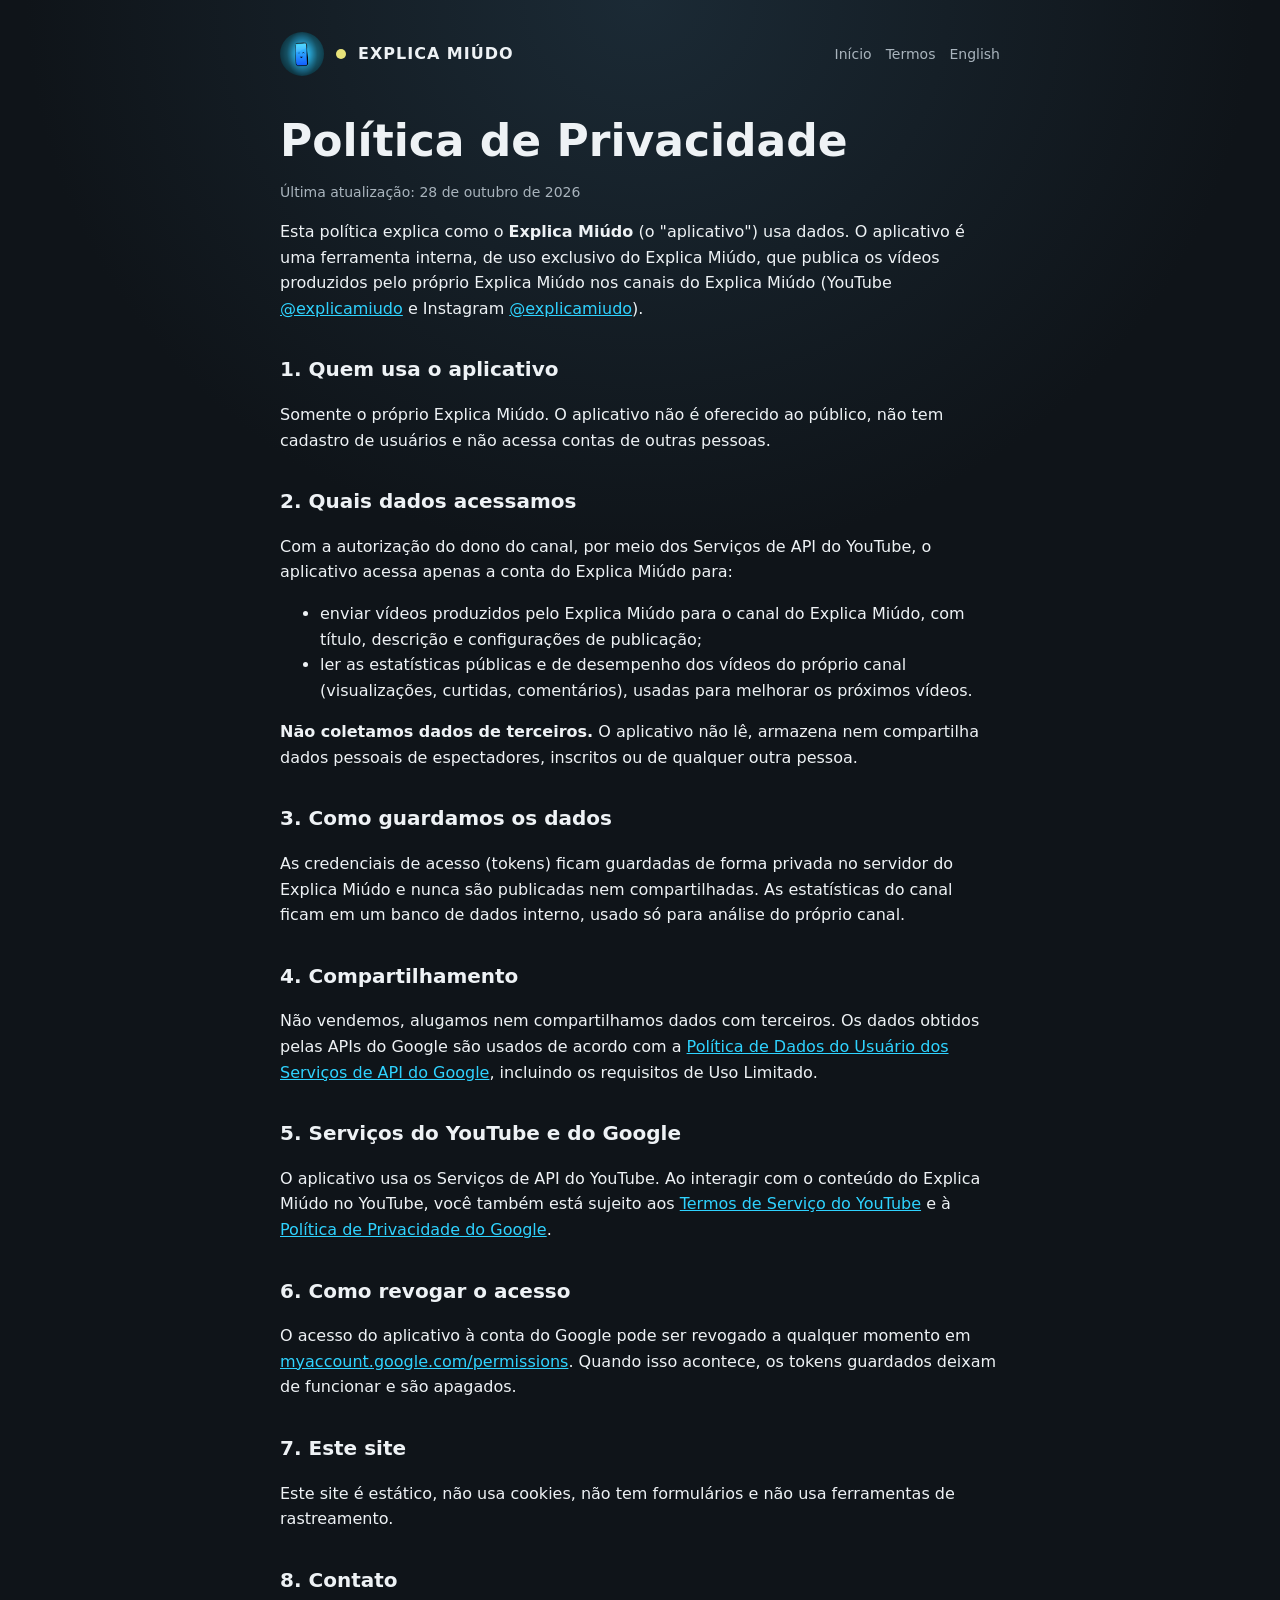
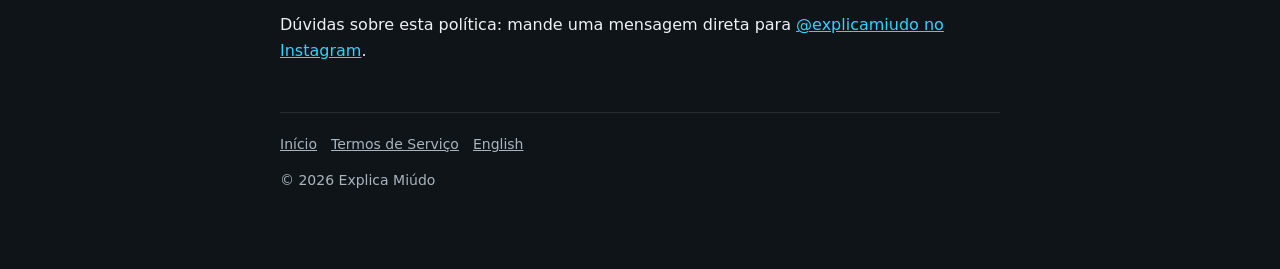
==== privacidade.html @ 8279ab3f "Site do Explica Miúdo: início, privacidade e termos (PT/EN) Co-Authored-By: Claude Opus 5.5 <noreply" ====
<!doctype html>
<html lang="pt-BR">
<head>
  <meta charset="utf-8">
  <meta name="viewport" content="width=device-width, initial-scale=1">
  <title>Política de Privacidade</title>
  <link rel="icon" href="perfil.png">
  <link rel="stylesheet" href="estilo.css">
</head>
<body>
<main>
  <header>
    <a class="marca" href="./"><img src="perfil.png" alt=""><span class="bolinha"></span> EXPLICA MIÚDO</a>
    <nav><a href="./">Início</a><a href="termos.html">Termos</a><a href="en/privacy.html">English</a></nav>
  </header>

  <h1>Política de Privacidade</h1>
  <p class="pequeno">Última atualização: 28 de outubro de 2026</p>

  <p>Esta política explica como o <strong>Explica Miúdo</strong> (o "aplicativo") usa dados. O aplicativo é uma ferramenta interna, de uso exclusivo do Explica Miúdo, que publica os vídeos produzidos pelo próprio Explica Miúdo nos canais do Explica Miúdo (YouTube <a href="https://www.youtube.com/@explicamiudo">@explicamiudo</a> e Instagram <a href="https://www.instagram.com/explicamiudo/">@explicamiudo</a>).</p>

  <h2>1. Quem usa o aplicativo</h2>
  <p>Somente o próprio Explica Miúdo. O aplicativo não é oferecido ao público, não tem cadastro de usuários e não acessa contas de outras pessoas.</p>

  <h2>2. Quais dados acessamos</h2>
  <p>Com a autorização do dono do canal, por meio dos Serviços de API do YouTube, o aplicativo acessa apenas a conta do Explica Miúdo para:</p>
  <ul>
    <li>enviar vídeos produzidos pelo Explica Miúdo para o canal do Explica Miúdo, com título, descrição e configurações de publicação;</li>
    <li>ler as estatísticas públicas e de desempenho dos vídeos do próprio canal (visualizações, curtidas, comentários), usadas para melhorar os próximos vídeos.</li>
  </ul>
  <p><strong>Não coletamos dados de terceiros.</strong> O aplicativo não lê, armazena nem compartilha dados pessoais de espectadores, inscritos ou de qualquer outra pessoa.</p>

  <h2>3. Como guardamos os dados</h2>
  <p>As credenciais de acesso (tokens) ficam guardadas de forma privada no servidor do Explica Miúdo e nunca são publicadas nem compartilhadas. As estatísticas do canal ficam em um banco de dados interno, usado só para análise do próprio canal.</p>

  <h2>4. Compartilhamento</h2>
  <p>Não vendemos, alugamos nem compartilhamos dados com terceiros. Os dados obtidos pelas APIs do Google são usados de acordo com a <a href="https://developers.google.com/terms/api-services-user-data-policy">Política de Dados do Usuário dos Serviços de API do Google</a>, incluindo os requisitos de Uso Limitado.</p>

  <h2>5. Serviços do YouTube e do Google</h2>
  <p>O aplicativo usa os Serviços de API do YouTube. Ao interagir com o conteúdo do Explica Miúdo no YouTube, você também está sujeito aos <a href="https://www.youtube.com/t/terms">Termos de Serviço do YouTube</a> e à <a href="https://policies.google.com/privacy">Política de Privacidade do Google</a>.</p>

  <h2>6. Como revogar o acesso</h2>
  <p>O acesso do aplicativo à conta do Google pode ser revogado a qualquer momento em <a href="https://myaccount.google.com/permissions">myaccount.google.com/permissions</a>. Quando isso acontece, os tokens guardados deixam de funcionar e são apagados.</p>

  <h2>7. Este site</h2>
  <p>Este site é estático, não usa cookies, não tem formulários e não usa ferramentas de rastreamento.</p>

  <h2>8. Contato</h2>
  <p>Dúvidas sobre esta política: mande uma mensagem direta para <a href="https://www.instagram.com/explicamiudo/">@explicamiudo no Instagram</a>.</p>

  <footer>
    <a href="./">Início</a><a href="termos.html">Termos de Serviço</a><a href="en/privacy.html">English</a>
    <p>© 2026 Explica Miúdo</p>
  </footer>
</main>
</body>
</html>
---- estilo.css ----
:root {
  --fundo: #0f1419;
  --cartao: #161d24;
  --texto: #eef2f5;
  --apagado: #a9b4bd;
  --amarelo: #e8e37a;
  --ciano: #2fd3ff;
  --borda: rgba(255, 255, 255, 0.1);
}
* { box-sizing: border-box; }
body {
  margin: 0;
  background: radial-gradient(ellipse 80% 50% at 50% 0%, #1b2a35 0%, var(--fundo) 60%);
  background-color: var(--fundo);
  color: var(--texto);
  font-family: Inter, system-ui, -apple-system, "Segoe UI", Roboto, sans-serif;
  line-height: 1.6;
}
main { max-width: 760px; margin: 0 auto; padding: 32px 20px 64px; }
header { display: flex; align-items: center; justify-content: space-between; gap: 16px; flex-wrap: wrap; }
.marca { display: flex; align-items: center; gap: 12px; text-decoration: none; color: var(--texto); font-weight: 800; letter-spacing: 1px; }
.marca img { width: 44px; height: 44px; border-radius: 50%; }
.marca .bolinha { width: 10px; height: 10px; border-radius: 50%; background: var(--amarelo); display: inline-block; }
nav a { color: var(--apagado); text-decoration: none; margin-left: 14px; font-size: 14px; }
nav a:hover { color: var(--texto); }
h1 { font-size: clamp(28px, 6vw, 44px); line-height: 1.15; margin: 40px 0 12px; }
h2 { font-size: 20px; margin-top: 32px; }
.destaque { color: var(--amarelo); }
.cartao { background: var(--cartao); border: 1px solid var(--borda); border-radius: 16px; padding: 20px 22px; margin: 20px 0; }
.botoes { display: flex; gap: 12px; flex-wrap: wrap; margin: 24px 0; }
.botao { display: inline-block; padding: 12px 20px; border-radius: 999px; background: var(--ciano); color: #04141c; font-weight: 700; text-decoration: none; }
.botao.secundario { background: transparent; color: var(--texto); border: 1px solid var(--borda); }
a { color: var(--ciano); }
.pequeno { color: var(--apagado); font-size: 14px; }
footer { margin-top: 48px; padding-top: 20px; border-top: 1px solid var(--borda); color: var(--apagado); font-size: 14px; }
footer a { color: var(--apagado); margin-right: 14px; }
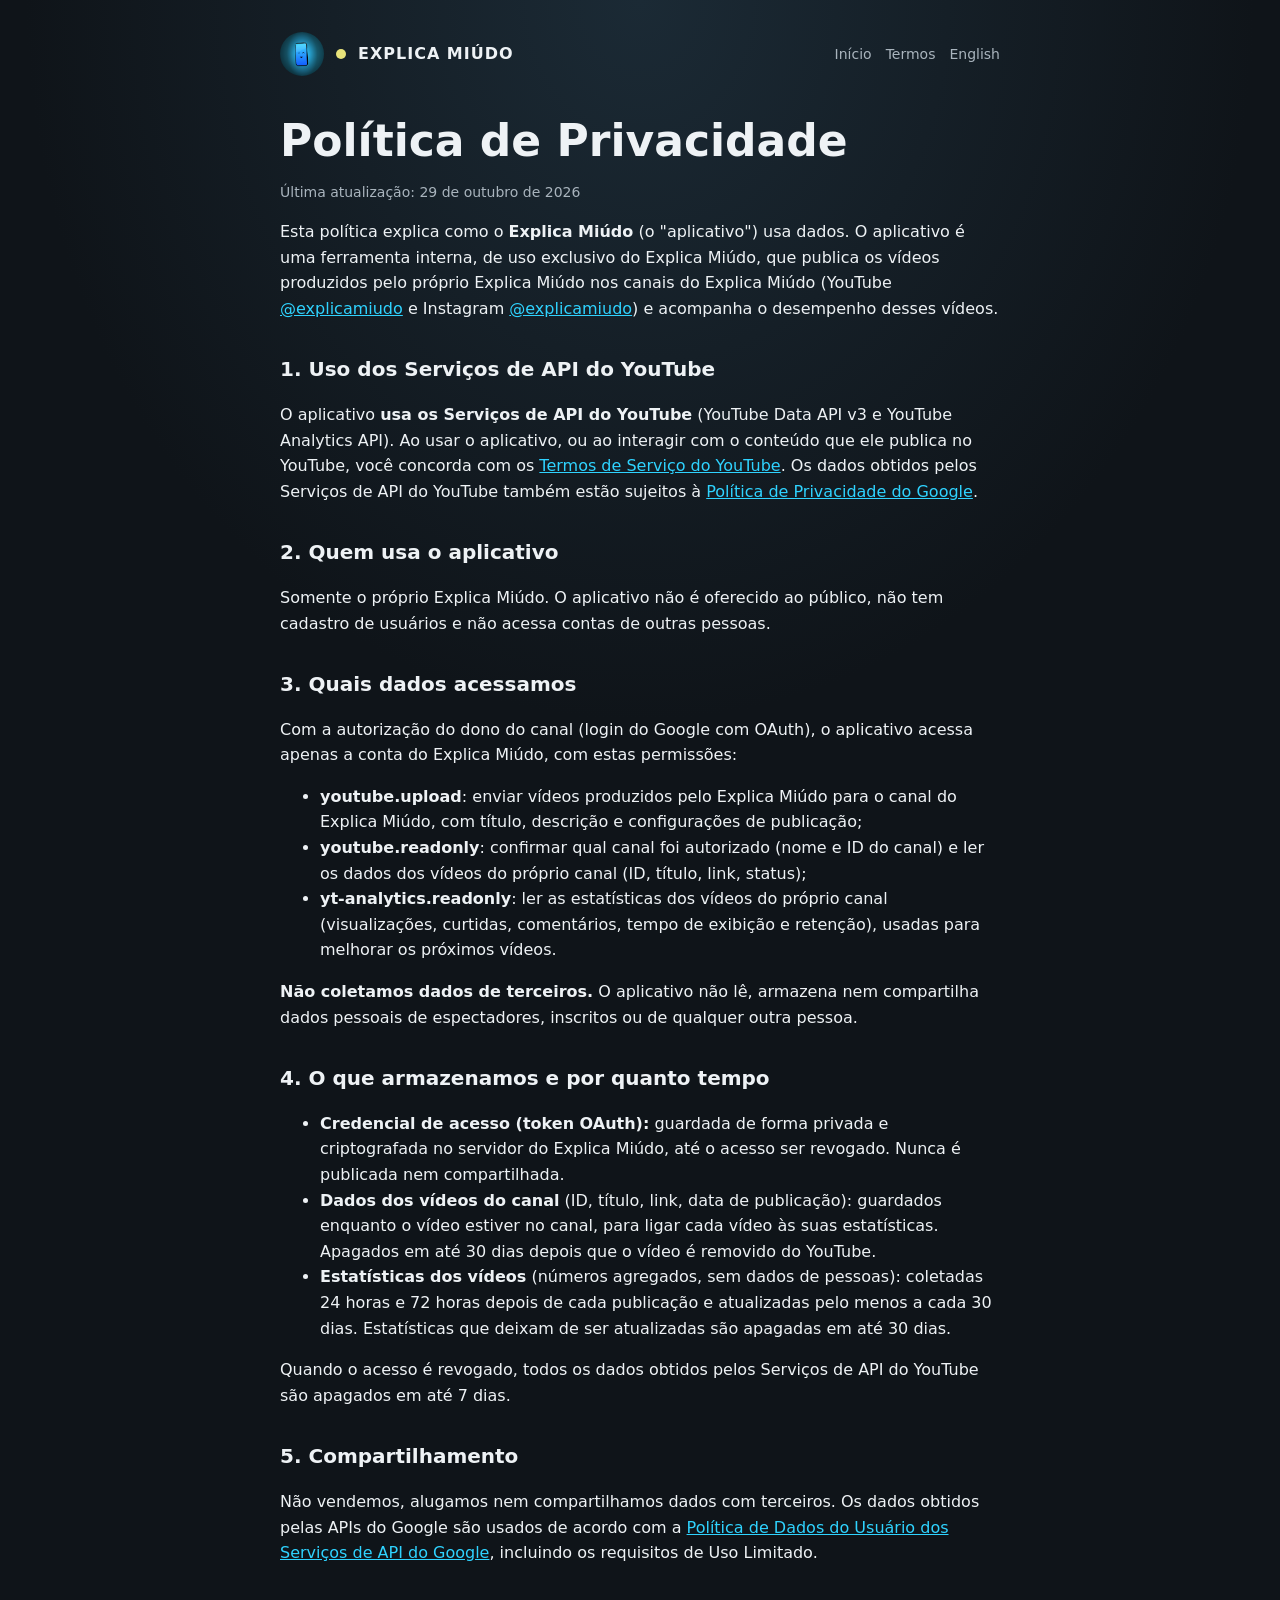
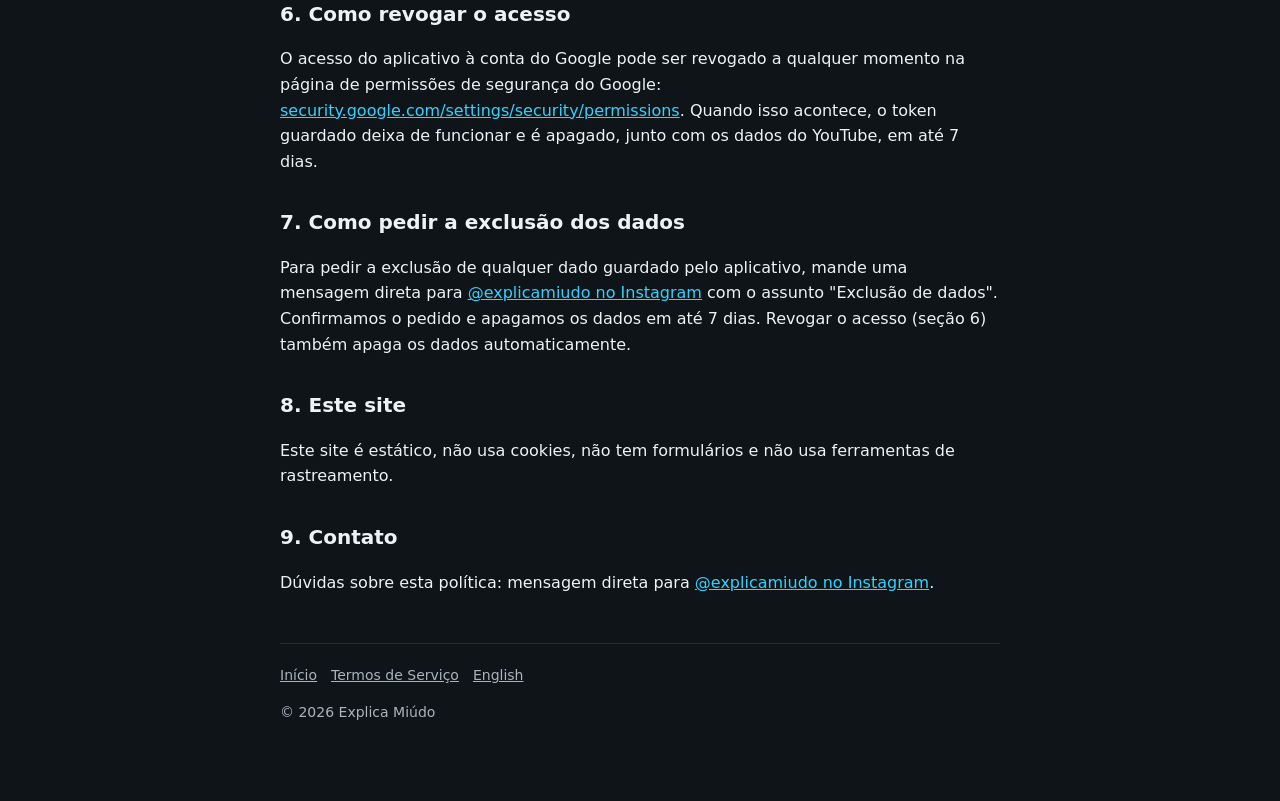
==== commit 4967be9f: "Política de privacidade com seções dos Serviços de API do YouTube; caminhos /en/privacidade.html e /" ====
--- a/privacidade.html
+++ b/privacidade.html
@@ -11,45 +11,54 @@
 <main>
   <header>
     <a class="marca" href="./"><img src="perfil.png" alt=""><span class="bolinha"></span> EXPLICA MIÚDO</a>
-    <nav><a href="./">Início</a><a href="termos.html">Termos</a><a href="en/privacy.html">English</a></nav>
+    <nav><a href="./">Início</a><a href="termos.html">Termos</a><a href="en/privacidade.html">English</a></nav>
   </header>
 
   <h1>Política de Privacidade</h1>
-  <p class="pequeno">Última atualização: 28 de outubro de 2026</p>
+  <p class="pequeno">Última atualização: 29 de outubro de 2026</p>
 
-  <p>Esta política explica como o <strong>Explica Miúdo</strong> (o "aplicativo") usa dados. O aplicativo é uma ferramenta interna, de uso exclusivo do Explica Miúdo, que publica os vídeos produzidos pelo próprio Explica Miúdo nos canais do Explica Miúdo (YouTube <a href="https://www.youtube.com/@explicamiudo">@explicamiudo</a> e Instagram <a href="https://www.instagram.com/explicamiudo/">@explicamiudo</a>).</p>
+  <p>Esta política explica como o <strong>Explica Miúdo</strong> (o "aplicativo") usa dados. O aplicativo é uma ferramenta interna, de uso exclusivo do Explica Miúdo, que publica os vídeos produzidos pelo próprio Explica Miúdo nos canais do Explica Miúdo (YouTube <a href="https://www.youtube.com/@explicamiudo">@explicamiudo</a> e Instagram <a href="https://www.instagram.com/explicamiudo/">@explicamiudo</a>) e acompanha o desempenho desses vídeos.</p>
 
-  <h2>1. Quem usa o aplicativo</h2>
+  <h2 id="youtube">1. Uso dos Serviços de API do YouTube</h2>
+  <p>O aplicativo <strong>usa os Serviços de API do YouTube</strong> (YouTube Data API v3 e YouTube Analytics API). Ao usar o aplicativo, ou ao interagir com o conteúdo que ele publica no YouTube, você concorda com os <a href="https://www.youtube.com/t/terms">Termos de Serviço do YouTube</a>. Os dados obtidos pelos Serviços de API do YouTube também estão sujeitos à <a href="https://policies.google.com/privacy">Política de Privacidade do Google</a>.</p>
+
+  <h2 id="quem">2. Quem usa o aplicativo</h2>
   <p>Somente o próprio Explica Miúdo. O aplicativo não é oferecido ao público, não tem cadastro de usuários e não acessa contas de outras pessoas.</p>
 
-  <h2>2. Quais dados acessamos</h2>
-  <p>Com a autorização do dono do canal, por meio dos Serviços de API do YouTube, o aplicativo acessa apenas a conta do Explica Miúdo para:</p>
+  <h2 id="dados">3. Quais dados acessamos</h2>
+  <p>Com a autorização do dono do canal (login do Google com OAuth), o aplicativo acessa apenas a conta do Explica Miúdo, com estas permissões:</p>
   <ul>
-    <li>enviar vídeos produzidos pelo Explica Miúdo para o canal do Explica Miúdo, com título, descrição e configurações de publicação;</li>
-    <li>ler as estatísticas públicas e de desempenho dos vídeos do próprio canal (visualizações, curtidas, comentários), usadas para melhorar os próximos vídeos.</li>
+    <li><strong>youtube.upload</strong>: enviar vídeos produzidos pelo Explica Miúdo para o canal do Explica Miúdo, com título, descrição e configurações de publicação;</li>
+    <li><strong>youtube.readonly</strong>: confirmar qual canal foi autorizado (nome e ID do canal) e ler os dados dos vídeos do próprio canal (ID, título, link, status);</li>
+    <li><strong>yt-analytics.readonly</strong>: ler as estatísticas dos vídeos do próprio canal (visualizações, curtidas, comentários, tempo de exibição e retenção), usadas para melhorar os próximos vídeos.</li>
   </ul>
   <p><strong>Não coletamos dados de terceiros.</strong> O aplicativo não lê, armazena nem compartilha dados pessoais de espectadores, inscritos ou de qualquer outra pessoa.</p>
 
-  <h2>3. Como guardamos os dados</h2>
-  <p>As credenciais de acesso (tokens) ficam guardadas de forma privada no servidor do Explica Miúdo e nunca são publicadas nem compartilhadas. As estatísticas do canal ficam em um banco de dados interno, usado só para análise do próprio canal.</p>
+  <h2 id="armazenamento">4. O que armazenamos e por quanto tempo</h2>
+  <ul>
+    <li><strong>Credencial de acesso (token OAuth):</strong> guardada de forma privada e criptografada no servidor do Explica Miúdo, até o acesso ser revogado. Nunca é publicada nem compartilhada.</li>
+    <li><strong>Dados dos vídeos do canal</strong> (ID, título, link, data de publicação): guardados enquanto o vídeo estiver no canal, para ligar cada vídeo às suas estatísticas. Apagados em até 30 dias depois que o vídeo é removido do YouTube.</li>
+    <li><strong>Estatísticas dos vídeos</strong> (números agregados, sem dados de pessoas): coletadas 24 horas e 72 horas depois de cada publicação e atualizadas pelo menos a cada 30 dias. Estatísticas que deixam de ser atualizadas são apagadas em até 30 dias.</li>
+  </ul>
+  <p>Quando o acesso é revogado, todos os dados obtidos pelos Serviços de API do YouTube são apagados em até 7 dias.</p>
 
-  <h2>4. Compartilhamento</h2>
+  <h2 id="compartilhamento">5. Compartilhamento</h2>
   <p>Não vendemos, alugamos nem compartilhamos dados com terceiros. Os dados obtidos pelas APIs do Google são usados de acordo com a <a href="https://developers.google.com/terms/api-services-user-data-policy">Política de Dados do Usuário dos Serviços de API do Google</a>, incluindo os requisitos de Uso Limitado.</p>
 
-  <h2>5. Serviços do YouTube e do Google</h2>
-  <p>O aplicativo usa os Serviços de API do YouTube. Ao interagir com o conteúdo do Explica Miúdo no YouTube, você também está sujeito aos <a href="https://www.youtube.com/t/terms">Termos de Serviço do YouTube</a> e à <a href="https://policies.google.com/privacy">Política de Privacidade do Google</a>.</p>
+  <h2 id="revogar">6. Como revogar o acesso</h2>
+  <p>O acesso do aplicativo à conta do Google pode ser revogado a qualquer momento na página de permissões de segurança do Google: <a href="https://security.google.com/settings/security/permissions">security.google.com/settings/security/permissions</a>. Quando isso acontece, o token guardado deixa de funcionar e é apagado, junto com os dados do YouTube, em até 7 dias.</p>
 
-  <h2>6. Como revogar o acesso</h2>
-  <p>O acesso do aplicativo à conta do Google pode ser revogado a qualquer momento em <a href="https://myaccount.google.com/permissions">myaccount.google.com/permissions</a>. Quando isso acontece, os tokens guardados deixam de funcionar e são apagados.</p>
+  <h2 id="exclusao">7. Como pedir a exclusão dos dados</h2>
+  <p>Para pedir a exclusão de qualquer dado guardado pelo aplicativo, mande uma mensagem direta para <a href="https://www.instagram.com/explicamiudo/">@explicamiudo no Instagram</a> com o assunto "Exclusão de dados". Confirmamos o pedido e apagamos os dados em até 7 dias. Revogar o acesso (seção 6) também apaga os dados automaticamente.</p>
 
-  <h2>7. Este site</h2>
+  <h2 id="site">8. Este site</h2>
   <p>Este site é estático, não usa cookies, não tem formulários e não usa ferramentas de rastreamento.</p>
 
-  <h2>8. Contato</h2>
-  <p>Dúvidas sobre esta política: mande uma mensagem direta para <a href="https://www.instagram.com/explicamiudo/">@explicamiudo no Instagram</a>.</p>
+  <h2 id="contato">9. Contato</h2>
+  <p>Dúvidas sobre esta política: mensagem direta para <a href="https://www.instagram.com/explicamiudo/">@explicamiudo no Instagram</a>.</p>
 
   <footer>
-    <a href="./">Início</a><a href="termos.html">Termos de Serviço</a><a href="en/privacy.html">English</a>
+    <a href="./">Início</a><a href="termos.html">Termos de Serviço</a><a href="en/privacidade.html">English</a>
     <p>© 2026 Explica Miúdo</p>
   </footer>
 </main>
